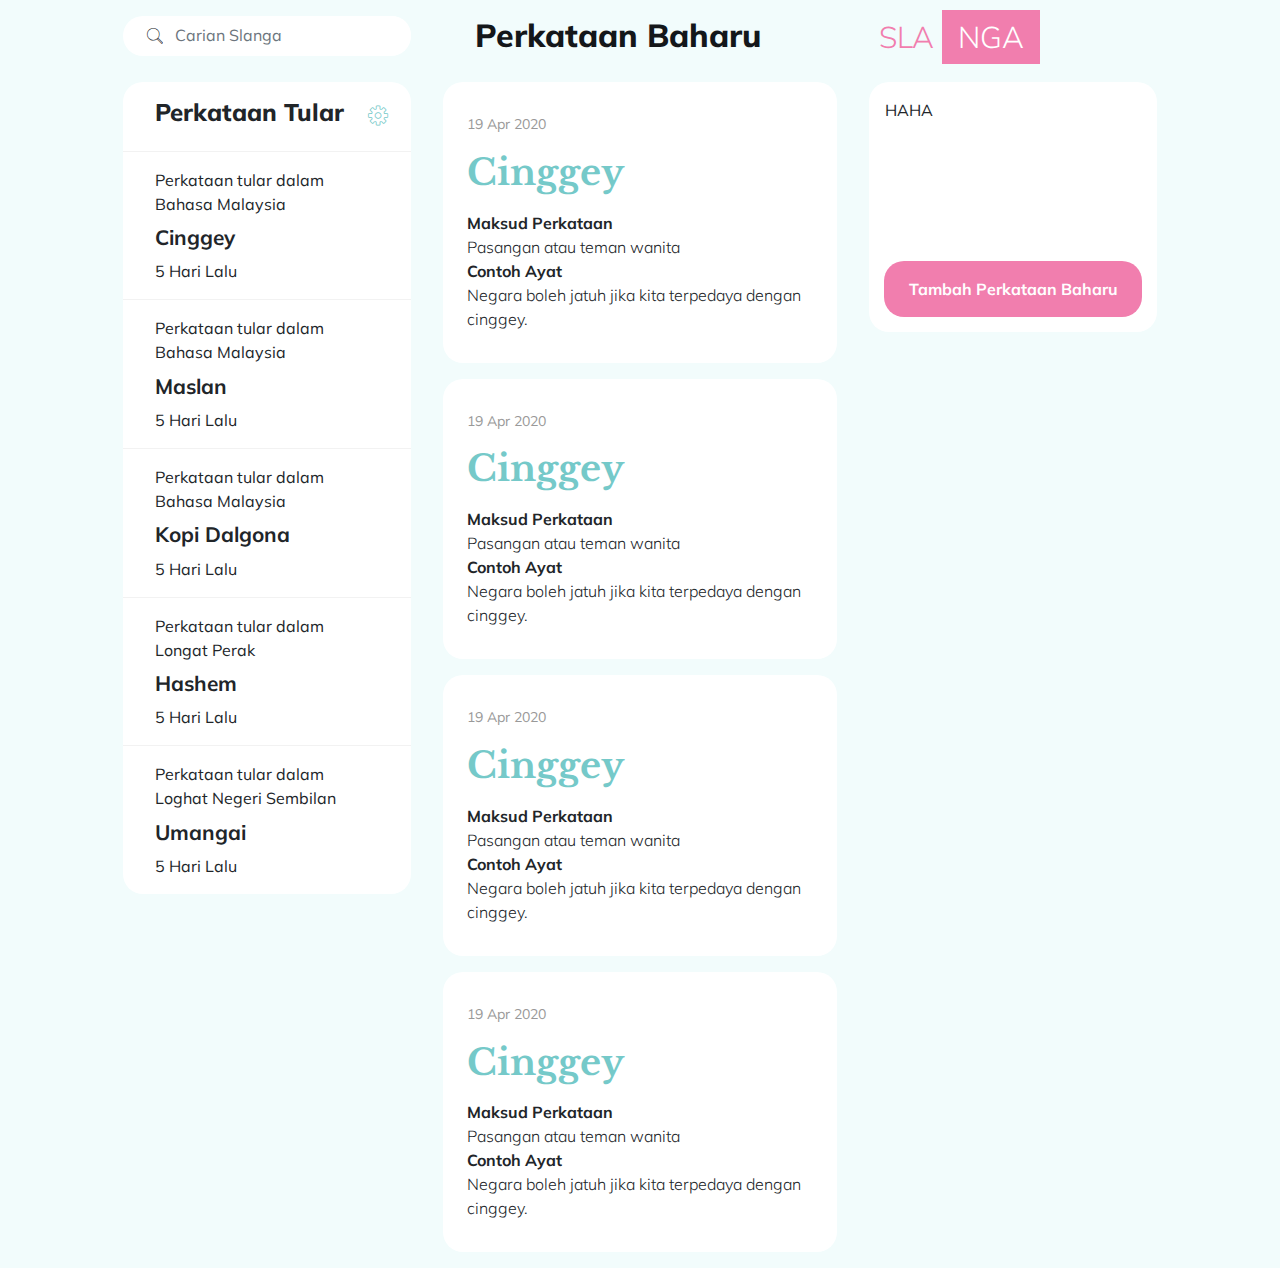
==== index.html @ 730290ca "First commit" ====
<!DOCTYPE html>
<html lang="en">
<head>
  <meta charset="UTF-8">
  <meta name="viewport" content="width=device-width, initial-scale=1.0">
  <link href="https://fonts.googleapis.com/css2?family=Libre+Baskerville:ital,wght@0,400;0,700;1,400&family=Mulish:ital,wght@0,200;0,300;0,400;0,500;0,600;0,700;0,800;0,900;1,200;1,300;1,400;1,500;1,600;1,700;1,800;1,900&display=swap" rel="stylesheet">
  <link rel="stylesheet" href="https://stackpath.bootstrapcdn.com/bootstrap/4.5.2/css/bootstrap.min.css" integrity="sha384-JcKb8q3iqJ61gNV9KGb8thSsNjpSL0n8PARn9HuZOnIxN0hoP+VmmDGMN5t9UJ0Z" crossorigin="anonymous">
  <link rel="stylesheet" type="text/css" href="./assets/fonts/flaticons.css">

  <!-- Site styling -->
  <link rel="stylesheet" href="./style.css">

  <title>Slanga</title>
</head>
<body>
  <!-- START: HEADER -->
  <div class="row no-gutters">
    <div class="col-12 col-md-3 offset-md-1">
      <div class="slanga-md-p slanga-search-box">
        <div class="input-group slanga-form">
          <i class="flaticon-search-1 slanga-form-padding"></i>
          <input type="text" class="form-control slanga-form" placeholder="Carian Slanga" >
          </div>
      </div>
    </div>
    <div class="col-md-4 col-12">
      <div class="site-header pt-3 pb-3 pl-5">
        <h2>Perkataan Baharu</h2>
      </div>
    </div>
    <div class="col-md-2 col-12">
      <div class="site-header">
        <div class="logo-holder logo-6 text-center">
            <h3>SLA <span>NGA</span></h3>
        </div>
      </div>
    </div>
  </div>  
  <!-- END: HEADER -->

  <!-- START: Body -->
  <!-- START: TRENDS -->
  <div class="row no-gutters">
    <div class="d-none d-md-block col-md-3 offset-md-1">
      <div class="slanga-md-pso">
        <div class="slanga-trends-box">
          <div class="slanga-trends-header slanga-md-ps">
            <h3>Perkataan Tular </h3>
            <div class="slanga-trends-settings"><i class="flaticon-settings"></i></div>
          </div>
          <div class="slanga-trends-body">
            <div class="slanga-trends-words slanga-md-ps">
              <div class="slanga-trends-words-pre">Perkataan tular dalam Bahasa Malaysia</div>
              <div class="slanga-trends-words-word slanga-md-ptb">Cinggey</div>
              <div class="slanga-trends-words-time">5 Hari Lalu</div>
            </div>
            <div class="slanga-trends-words slanga-md-ps">
              <div class="slanga-trends-words-pre">Perkataan tular dalam Bahasa Malaysia</div>
              <div class="slanga-trends-words-word slanga-md-ptb">Maslan</div>
              <div class="slanga-trends-words-time">5 Hari Lalu</div>
            </div>
            <div class="slanga-trends-words slanga-md-ps">
              <div class="slanga-trends-words-pre">Perkataan tular dalam Bahasa Malaysia</div>
              <div class="slanga-trends-words-word slanga-md-ptb">Kopi Dalgona</div>
              <div class="slanga-trends-words-time">5 Hari Lalu</div>
            </div>
            <div class="slanga-trends-words slanga-md-ps">
              <div class="slanga-trends-words-pre">Perkataan tular dalam Longat Perak</div>
              <div class="slanga-trends-words-word slanga-md-ptb">Hashem</div>
              <div class="slanga-trends-words-time">5 Hari Lalu</div>
            </div>
            <div class="slanga-trends-words slanga-md-ps">
              <div class="slanga-trends-words-pre">Perkataan tular dalam Loghat Negeri Sembilan</div>
              <div class="slanga-trends-words-word slanga-md-ptb">Umangai</div>
              <div class="slanga-trends-words-time">5 Hari Lalu</div>
            </div>
          </div>
        </div>
      </div>
    </div>
    <!-- END: TRENDS -->

    <!-- START WORDS -->
    <div class="col-md-4 col-12">
      <div class="slanga-md-pso">
        <div class="slanga-words-timeline">
          <div class="slanga-words-card mb-3">
            <div class="slanga-words-time">19 Apr 2020</div>
            <div class="slanga-words-word slanga-md-ptb">Cinggey</div>
            <div class="slanga-words-meaning">
              <div class="slanga-words-meaning-header">Maksud Perkataan</div>
              <div class="slanga-words-meaning-para">Pasangan atau teman wanita</div>
              <div class="slanga-words-meaning-header">Contoh Ayat</div>
              <div class="slanga-words-meaning-para">Negara boleh jatuh jika kita terpedaya dengan cinggey.</div>
            </div>
          </div>
          <div class="slanga-words-card mb-3">
            <div class="slanga-words-time">19 Apr 2020</div>
            <div class="slanga-words-word slanga-md-ptb">Cinggey</div>
            <div class="slanga-words-meaning">
              <div class="slanga-words-meaning-header">Maksud Perkataan</div>
              <div class="slanga-words-meaning-para">Pasangan atau teman wanita</div>
              <div class="slanga-words-meaning-header">Contoh Ayat</div>
              <div class="slanga-words-meaning-para">Negara boleh jatuh jika kita terpedaya dengan cinggey.</div>
            </div>
          </div>
          <div class="slanga-words-card mb-3">
            <div class="slanga-words-time">19 Apr 2020</div>
            <div class="slanga-words-word slanga-md-ptb">Cinggey</div>
            <div class="slanga-words-meaning">
              <div class="slanga-words-meaning-header">Maksud Perkataan</div>
              <div class="slanga-words-meaning-para">Pasangan atau teman wanita</div>
              <div class="slanga-words-meaning-header">Contoh Ayat</div>
              <div class="slanga-words-meaning-para">Negara boleh jatuh jika kita terpedaya dengan cinggey.</div>
            </div>
          </div>
          <div class="slanga-words-card mb-3">
            <div class="slanga-words-time">19 Apr 2020</div>
            <div class="slanga-words-word slanga-md-ptb">Cinggey</div>
            <div class="slanga-words-meaning">
              <div class="slanga-words-meaning-header">Maksud Perkataan</div>
              <div class="slanga-words-meaning-para">Pasangan atau teman wanita</div>
              <div class="slanga-words-meaning-header">Contoh Ayat</div>
              <div class="slanga-words-meaning-para">Negara boleh jatuh jika kita terpedaya dengan cinggey.</div>
            </div>
          </div>
        </div>
      </div>
    </div>
    <!-- END WORDS -->
    <!-- START: FUNCTIONS -->
    <div class="col-md-3 col-12">
      <div class="slanga-md-pso">
        <div class="slanga-add-new-word slanga-md-p">
          <div class="slanga-add-new-word-body">HAHA</div>
          <div class="slanga-add-new-word-footer">
            <button name="" id="" class="slanga-add-new-word-button" value="">Tambah Perkataan Baharu</button>
          </div>
        </div>
      </div>
    </div>
    <!-- END: FUNCTIONS -->

  </div>
  

  

  <!-- END: Body -->
</body>
<script src="https://stackpath.bootstrapcdn.com/bootstrap/4.5.2/js/bootstrap.min.js" integrity="sha384-B4gt1jrGC7Jh4AgTPSdUtOBvfO8shuf57BaghqFfPlYxofvL8/KUEfYiJOMMV+rV" crossorigin="anonymous"></script>
</html>
---- assets/fonts/flaticons.css ----
/*
  	Flaticon icon font: Flaticon
  	Creation date: 08/08/2016 21:54
  	*/

    @font-face {
      font-family: "Flaticon";
      src: url("./Flaticon.eot");
      src: url("./Flaticon.eot?#iefix") format("embedded-opentype"),
           url("./Flaticon.woff") format("woff"),
           url("./Flaticon.ttf") format("truetype"),
           url("./Flaticon.svg#Flaticon") format("svg");
      font-weight: normal;
      font-style: normal;
    }
    
    @media screen and (-webkit-min-device-pixel-ratio:0) {
      @font-face {
        font-family: "Flaticon";
        src: url("./Flaticon.svg#Flaticon") format("svg");
      }
    }
    
    [class^="flaticon-"]:before, [class*=" flaticon-"]:before,
    [class^="flaticon-"]:after, [class*=" flaticon-"]:after {   
      font-family: Flaticon;
      font-style: normal;
    }
    
    .flaticon-alien:before { content: "\f100"; }
    .flaticon-antivirus:before { content: "\f101"; }
    .flaticon-app-config:before { content: "\f102"; }
    .flaticon-app-plus:before { content: "\f103"; }
    .flaticon-application:before { content: "\f104"; }
    .flaticon-archery:before { content: "\f105"; }
    .flaticon-arrow-down:before { content: "\f106"; }
    .flaticon-arrow-left:before { content: "\f107"; }
    .flaticon-arrow-right:before { content: "\f108"; }
    .flaticon-arrow-top:before { content: "\f109"; }
    .flaticon-arrow2-right:before { content: "\f10a"; }
    .flaticon-arrow2-right-1:before { content: "\f10b"; }
    .flaticon-arrow4-right:before { content: "\f10c"; }
    .flaticon-arrowbox-down:before { content: "\f10d"; }
    .flaticon-arrowbox-left:before { content: "\f10e"; }
    .flaticon-arrowbox-right:before { content: "\f10f"; }
    .flaticon-arrowbox-top:before { content: "\f110"; }
    .flaticon-arrowcircle-down:before { content: "\f111"; }
    .flaticon-arrowcircle-left:before { content: "\f112"; }
    .flaticon-arrowcircle-right:before { content: "\f113"; }
    .flaticon-arrowcircle-top:before { content: "\f114"; }
    .flaticon-attachment:before { content: "\f115"; }
    .flaticon-blueprint:before { content: "\f116"; }
    .flaticon-browser-cart:before { content: "\f117"; }
    .flaticon-browser-code:before { content: "\f118"; }
    .flaticon-browser-config:before { content: "\f119"; }
    .flaticon-browser-design:before { content: "\f11a"; }
    .flaticon-browser-panel:before { content: "\f11b"; }
    .flaticon-browser-web:before { content: "\f11c"; }
    .flaticon-cart:before { content: "\f11d"; }
    .flaticon-chat:before { content: "\f11e"; }
    .flaticon-circlex3:before { content: "\f11f"; }
    .flaticon-circlex9:before { content: "\f120"; }
    .flaticon-clock:before { content: "\f121"; }
    .flaticon-clock-left:before { content: "\f122"; }
    .flaticon-clock-money:before { content: "\f123"; }
    .flaticon-clock-right:before { content: "\f124"; }
    .flaticon-cloud:before { content: "\f125"; }
    .flaticon-cloud-config:before { content: "\f126"; }
    .flaticon-cloud-download:before { content: "\f127"; }
    .flaticon-cloud-reload:before { content: "\f128"; }
    .flaticon-cloud-search:before { content: "\f129"; }
    .flaticon-cloud-updown:before { content: "\f12a"; }
    .flaticon-cloud-upload:before { content: "\f12b"; }
    .flaticon-cogwheel-circle:before { content: "\f12c"; }
    .flaticon-cogwheel-square:before { content: "\f12d"; }
    .flaticon-commands-2-vertical:before { content: "\f12e"; }
    .flaticon-commands-horizontal:before { content: "\f12f"; }
    .flaticon-commands-vertical:before { content: "\f130"; }
    .flaticon-commands2-horizontal:before { content: "\f131"; }
    .flaticon-computer-content:before { content: "\f132"; }
    .flaticon-cpu-amd:before { content: "\f133"; }
    .flaticon-cube:before { content: "\f134"; }
    .flaticon-database:before { content: "\f135"; }
    .flaticon-database-cloud:before { content: "\f136"; }
    .flaticon-database-config:before { content: "\f137"; }
    .flaticon-database-mid:before { content: "\f138"; }
    .flaticon-databasex2:before { content: "\f139"; }
    .flaticon-diagram-round:before { content: "\f13a"; }
    .flaticon-diagram-square:before { content: "\f13b"; }
    .flaticon-direction:before { content: "\f13c"; }
    .flaticon-directionx2:before { content: "\f13d"; }
    .flaticon-dna:before { content: "\f13e"; }
    .flaticon-envelope:before { content: "\f13f"; }
    .flaticon-exclamation:before { content: "\f140"; }
    .flaticon-favorite:before { content: "\f141"; }
    .flaticon-favorite-1:before { content: "\f142"; }
    .flaticon-file:before { content: "\f143"; }
    .flaticon-file-box:before { content: "\f144"; }
    .flaticon-fingerprint:before { content: "\f145"; }
    .flaticon-firewall:before { content: "\f146"; }
    .flaticon-folder:before { content: "\f147"; }
    .flaticon-game-controller:before { content: "\f148"; }
    .flaticon-game-sony:before { content: "\f149"; }
    .flaticon-global:before { content: "\f14a"; }
    .flaticon-globe-stand:before { content: "\f14b"; }
    .flaticon-graph-bars:before { content: "\f14c"; }
    .flaticon-graphic-chart:before { content: "\f14d"; }
    .flaticon-graphic-money:before { content: "\f14e"; }
    .flaticon-graphic-pie:before { content: "\f14f"; }
    .flaticon-help-circle:before { content: "\f150"; }
    .flaticon-home:before { content: "\f151"; }
    .flaticon-home-black:before { content: "\f152"; }
    .flaticon-home-cubes:before { content: "\f153"; }
    .flaticon-idea:before { content: "\f154"; }
    .flaticon-infinite:before { content: "\f155"; }
    .flaticon-interface:before { content: "\f156"; }
    .flaticon-internet:before { content: "\f157"; }
    .flaticon-key:before { content: "\f158"; }
    .flaticon-laptop-antivirus:before { content: "\f159"; }
    .flaticon-laptop-fingerprint:before { content: "\f15a"; }
    .flaticon-laptop-secure:before { content: "\f15b"; }
    .flaticon-layers:before { content: "\f15c"; }
    .flaticon-layers-mid:before { content: "\f15d"; }
    .flaticon-light-bulb:before { content: "\f15e"; }
    .flaticon-like:before { content: "\f15f"; }
    .flaticon-link:before { content: "\f160"; }
    .flaticon-link2-broken:before { content: "\f161"; }
    .flaticon-list:before { content: "\f162"; }
    .flaticon-lock:before { content: "\f163"; }
    .flaticon-logout:before { content: "\f164"; }
    .flaticon-luxury:before { content: "\f165"; }
    .flaticon-mac:before { content: "\f166"; }
    .flaticon-mac-apps:before { content: "\f167"; }
    .flaticon-macbook:before { content: "\f168"; }
    .flaticon-magicwand:before { content: "\f169"; }
    .flaticon-map:before { content: "\f16a"; }
    .flaticon-megaphone:before { content: "\f16b"; }
    .flaticon-megaphone-2:before { content: "\f16c"; }
    .flaticon-menu-bars:before { content: "\f16d"; }
    .flaticon-menu-black:before { content: "\f16e"; }
    .flaticon-menu-white:before { content: "\f16f"; }
    .flaticon-mic:before { content: "\f170"; }
    .flaticon-mic-filled:before { content: "\f171"; }
    .flaticon-microphone:before { content: "\f172"; }
    .flaticon-money:before { content: "\f173"; }
    .flaticon-music:before { content: "\f174"; }
    .flaticon-network:before { content: "\f175"; }
    .flaticon-notepad:before { content: "\f176"; }
    .flaticon-open:before { content: "\f177"; }
    .flaticon-paper-cert:before { content: "\f178"; }
    .flaticon-paper-certificate:before { content: "\f179"; }
    .flaticon-paper-note:before { content: "\f17a"; }
    .flaticon-paper-write:before { content: "\f17b"; }
    .flaticon-pc-card:before { content: "\f17c"; }
    .flaticon-pc-cd:before { content: "\f17d"; }
    .flaticon-pc-cpu-intel:before { content: "\f17e"; }
    .flaticon-pc-desk:before { content: "\f17f"; }
    .flaticon-pc-desktop:before { content: "\f180"; }
    .flaticon-pc-fan:before { content: "\f181"; }
    .flaticon-pc-mother:before { content: "\f182"; }
    .flaticon-pc-ram:before { content: "\f183"; }
    .flaticon-pc-ssd:before { content: "\f184"; }
    .flaticon-pc-video:before { content: "\f185"; }
    .flaticon-phone:before { content: "\f186"; }
    .flaticon-phone-1:before { content: "\f187"; }
    .flaticon-phone-apple:before { content: "\f188"; }
    .flaticon-phone-apps:before { content: "\f189"; }
    .flaticon-phone-chat:before { content: "\f18a"; }
    .flaticon-phone-hand:before { content: "\f18b"; }
    .flaticon-phone-message:before { content: "\f18c"; }
    .flaticon-phones-apple:before { content: "\f18d"; }
    .flaticon-pin-code:before { content: "\f18e"; }
    .flaticon-placeholder:before { content: "\f18f"; }
    .flaticon-plus:before { content: "\f190"; }
    .flaticon-plus-sign:before { content: "\f191"; }
    .flaticon-power:before { content: "\f192"; }
    .flaticon-present:before { content: "\f193"; }
    .flaticon-price-ticket:before { content: "\f194"; }
    .flaticon-profile:before { content: "\f195"; }
    .flaticon-profile-card:before { content: "\f196"; }
    .flaticon-profile-card-1:before { content: "\f197"; }
    .flaticon-profile-circle:before { content: "\f198"; }
    .flaticon-receipt:before { content: "\f199"; }
    .flaticon-rocket:before { content: "\f19a"; }
    .flaticon-router:before { content: "\f19b"; }
    .flaticon-safebox:before { content: "\f19c"; }
    .flaticon-search:before { content: "\f19d"; }
    .flaticon-search-1:before { content: "\f19e"; }
    .flaticon-security:before { content: "\f19f"; }
    .flaticon-security-camera:before { content: "\f1a0"; }
    .flaticon-seo:before { content: "\f1a1"; }
    .flaticon-server-arrow:before { content: "\f1a2"; }
    .flaticon-server-cloud:before { content: "\f1a3"; }
    .flaticon-server-config:before { content: "\f1a4"; }
    .flaticon-server-love:before { content: "\f1a5"; }
    .flaticon-server-ok:before { content: "\f1a6"; }
    .flaticon-server-secure:before { content: "\f1a7"; }
    .flaticon-server-star:before { content: "\f1a8"; }
    .flaticon-servers-database:before { content: "\f1a9"; }
    .flaticon-servers-nonet:before { content: "\f1aa"; }
    .flaticon-serversx2:before { content: "\f1ab"; }
    .flaticon-serversx2-net:before { content: "\f1ac"; }
    .flaticon-serversx3:before { content: "\f1ad"; }
    .flaticon-serversx3-1:before { content: "\f1ae"; }
    .flaticon-serversx3-2:before { content: "\f1af"; }
    .flaticon-settings:before { content: "\f1b0"; }
    .flaticon-settings-1:before { content: "\f1b1"; }
    .flaticon-share:before { content: "\f1b2"; }
    .flaticon-shield:before { content: "\f1b3"; }
    .flaticon-shield-2:before { content: "\f1b4"; }
    .flaticon-shield-fire:before { content: "\f1b5"; }
    .flaticon-shield-ok:before { content: "\f1b6"; }
    .flaticon-square:before { content: "\f1b7"; }
    .flaticon-stopwatch:before { content: "\f1b8"; }
    .flaticon-success:before { content: "\f1b9"; }
    .flaticon-sunbed:before { content: "\f1ba"; }
    .flaticon-superhero:before { content: "\f1bb"; }
    .flaticon-tablet:before { content: "\f1bc"; }
    .flaticon-thumb-up:before { content: "\f1bd"; }
    .flaticon-umbrella:before { content: "\f1be"; }
    .flaticon-user:before { content: "\f1bf"; }
    .flaticon-user-config:before { content: "\f1c0"; }
    .flaticon-users:before { content: "\f1c1"; }
    .flaticon-volume:before { content: "\f1c2"; }
    .flaticon-wallet:before { content: "\f1c3"; }
    .flaticon-warning:before { content: "\f1c4"; }
    .flaticon-whatsapp:before { content: "\f1c5"; }
    .flaticon-whatsapp-1:before { content: "\f1c6"; }
    .flaticon-wifi:before { content: "\f1c7"; }
    .flaticon-www:before { content: "\f1c8"; }
    
    
    /* MAIN MENU ICONS */
    /* Hosting Solutions */
      .icon-2:before, .icon-102:before { content: "\f1a2" !important;  }
    /* Shared */
      .icon-7:before, .icon-103:before { content: "\f157" !important; }
            .icon-28:before, .icon-106:before { content: "\f134" !important; }
            .icon-8:before, .icon-104:before { content: "\f103" !important;  }
    /* Dedicated */
         .icon-9:before, .icon-108:before { content: "\f1af" !important;  }
            .icon-29:before, .icon-110:before { content: "\f1a6" !important;  }
            .icon-92:before, .icon-122:before { content: "\f1ae" !important;  }
            .icon-64:before, .icon-116:before { content: "\f1a8" !important;  }
            .icon-238:before, .icon-239:before { content: "\f1a4" !important;  }
    /* Cloud */
         .icon-10:before, .icon-128:before { content: "\f125" !important;  }
            .icon-11:before, .icon-129:before { content: "\f1a3" !important;  }
            .icon-30:before, .icon-137:before { content: "\f125" !important;  }
    /* Ecommerce */
            .icon-13:before, .icon-145:before { content: "\f11d" !important;  }
    /* Streaming Radio */
            .icon-235:before, .icon-236:before { content: "\f171" !important;  }
    /* Domains */
            .icon-14:before, .icon-146:before { content: "\f1c8" !important;  }
    /* Support */
      .icon-3:before, .icon-150:before { content: "\f19f" !important; }
            .icon-15:before, .icon-151:before { content: "\f1c0" !important;  }
            .icon-16:before, .icon-152:before { content: "\f194" !important;  }
            .icon-17:before, .icon-153:before { content: "\f150" !important;  }
            .icon-18:before, .icon-154:before { content: "\f18c" !important; }
    /* Affiliates */
       .icon-4:before, .icon-155:before { content: "\f1c3" !important; }
            .icon-19:before, .icon-156:before { content: "\f1c3" !important; }
            .icon-20:before, .icon-157:before { content: "\f14e" !important; }
            .icon-21:before, .icon-158:before { content: "\f132" !important;  }
            .icon-23:before, .icon-159:before { content: "\f195" !important;  }
    /* Design */
       .icon-5:before, .icon-160:before { content: "\f154" !important;  }
            .icon-62:before, .icon-161:before { content: "\f11c" !important;  }
            .icon-63:before, .icon-162:before { content: "\f11a" !important;  }
    /* About Us */
       .icon-6:before, .icon-163:before { content: "\f196" !important;  }
            .icon-26:before, .icon-166:before { content: "\f196" !important;  }
            .icon-24:before, .icon-164:before { content: "\f175" !important;  }
            .icon-25:before, .icon-165:before { content: "\f19c" !important;  }
            .icon-242:before, .icon-243:before { content: "\f1bd" !important;  }
            .icon-244:before, .icon-245:before { content: "\f162" !important;  }
            .icon-246:before, .icon-247:before { content: "\f145" !important; }
---- style.css ----
body{  background-color: #F2FCFC;  font-family: 'Mulish', sans-serif;}
.row.no-gutters {  margin-right: 0;  margin-left: 0;
  & > [class^="col-"],
  & > [class*=" col-"] {
    padding-right: 0;
    padding-left: 0;
  }
}
/* header */
.site-header{text-align: left;padding: 10px;}
.site-header h2{font-weight: 800; color: #14171A;}

/* slanga form style */
/* Slanga paddings */
.slanga-md-p{padding: 1em;}
.slanga-md-ps{padding: 1em 2em;}
.slanga-md-pso{padding: 0 1em;}
.slanga-md-ptb{padding: 0.3em 0em;}

/* Logo-6 */
.logo-6 h3 {
  color:#F17EAE;
  font-family: 'Mulish', sans-serif;;
  font-weight: 300;
  font-size: 30px;
  line-height:1.3;
}
.logo-6 h3 span {
  background: #F17EAE;
  color: #fff;
  display: inline-block;
  line-height: 1.8;
  padding: 0 16px;
}

.slanga-search-box{}
.slanga-form{background-color: white;border: none;border-radius: 20px;}
.slanga-form-padding{padding: 8px 0px 8px 24px;}

/* trends */
.slanga-trends-box{background-color: white;border: none;border-radius: 20px; overflow: hidden;}
.slanga-trends-header{text-align: left; position: relative;}
.slanga-trends-header h3{font-size:24px; font-weight: 800;}
.slanga-trends-settings{position:absolute; top: 50%;right: 8%; transform:translateY(-50%); font-size: 20px;}
.slanga-trends-settings i {color: #75C9C9; transition: .2s ease-out;}
.slanga-trends-settings i:hover {color: #68ADAB; transition: .2s ease-out;text-shadow: 0px 0px 1px #75C9C9;}
.slanga-trends-words{border-top: .1px solid #F2F2F2;transition:0.2s ease-out;}
.slanga-trends-words:hover{background-color: #f0f8f8; transition:0.2s ease-out;} 
.slanga-trends-words:last-child{border-bottom: none;}
.slanga-trends-words-pre{font-weight: 400; font-size: 1em;}
.slanga-trends-words-word{font-weight: 700; font-size: 1.3em;}
.slanga-trends-words-time{font-weight: 400; font-size: 1em;}

/* words */
.slanga-words-card{background-color: white;border: none;border-radius: 20px;padding: 2em 1.5em;}
.slanga-words-time{font-size: 14px; color: #999999;}
.slanga-words-word{font-family: 'Libre Baskerville', serif; color:#75C9C9;font-size: 36px; font-weight: 800;}
.slanga-words-meaning-header{font-size: 16px; font-weight: 700;}
.slanga-words-meaning-para{font-size: 16px; font-weight: 300;}

/* add new word */
.slanga-add-new-word{background-color: white;border: none;border-radius: 20px; overflow: hidden; position: relative;min-height: 250px;}
.slanga-add-new-word-footer{position: absolute;bottom: 0;left: 0;width: 100%; padding: 15px;}
.slanga-add-new-word-button{width: 100%;background-color:#F17EAE; border-radius: 20px; color: white; font-weight: 700;border: none; padding: 1em 1em;}
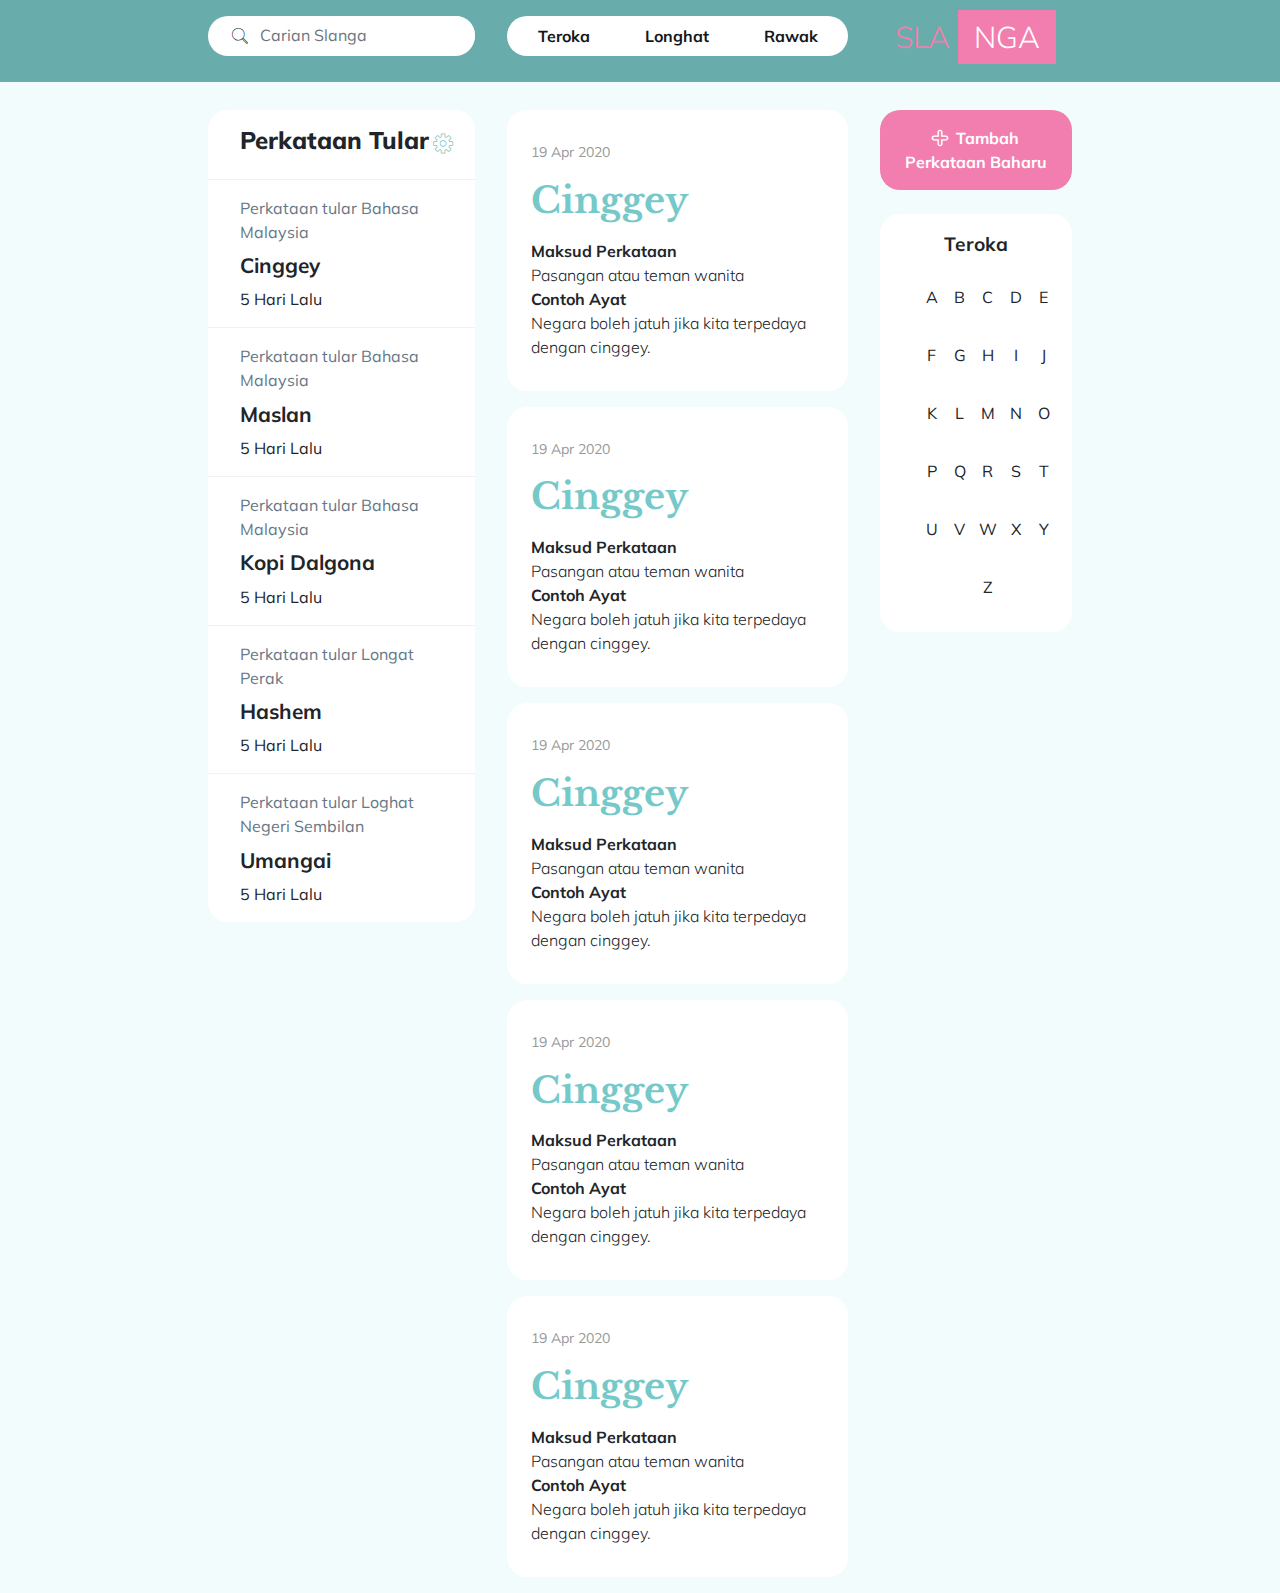
==== commit 456937f4: "add new word button. Update header" ====
--- a/index.html
+++ b/index.html
@@ -14,138 +14,179 @@
 </head>
 <body>
   <!-- START: HEADER -->
-  <div class="row no-gutters">
-    <div class="col-12 col-md-3 offset-md-1">
-      <div class="slanga-md-p slanga-search-box">
-        <div class="input-group slanga-form">
-          <i class="flaticon-search-1 slanga-form-padding"></i>
-          <input type="text" class="form-control slanga-form" placeholder="Carian Slanga" >
+  <div class="slanga-site-header">
+    <div class="slanga-container">
+      <div class="row no-gutters">
+        <div class="col-12 col-md-4">
+          <div class="slanga-md-p slanga-search-box">
+            <div class="input-group slanga-form">
+              <i class="flaticon-search-1 slanga-form-padding"></i>
+              <input type="text" class="form-control slanga-form" placeholder="Carian Slanga" >
+              </div>
           </div>
-      </div>
-    </div>
-    <div class="col-md-4 col-12">
-      <div class="site-header pt-3 pb-3 pl-5">
-        <h2>Perkataan Baharu</h2>
-      </div>
-    </div>
-    <div class="col-md-2 col-12">
-      <div class="site-header">
-        <div class="logo-holder logo-6 text-center">
-            <h3>SLA <span>NGA</span></h3>
         </div>
-      </div>
-    </div>
-  </div>  
-  <!-- END: HEADER -->
-
-  <!-- START: Body -->
-  <!-- START: TRENDS -->
-  <div class="row no-gutters">
-    <div class="d-none d-md-block col-md-3 offset-md-1">
-      <div class="slanga-md-pso">
-        <div class="slanga-trends-box">
-          <div class="slanga-trends-header slanga-md-ps">
-            <h3>Perkataan Tular </h3>
-            <div class="slanga-trends-settings"><i class="flaticon-settings"></i></div>
+        <div class="col-md-5 col-12">
+          <div class="slanga-md-p">
+            <div class="slanga-header-tabs">
+              <ul>
+                <li><a href="">Teroka</a></li>
+                <li><a href="">Longhat</a></li>
+                <li><a href="">Rawak</a></li>
+              </ul>
+            </div>
           </div>
-          <div class="slanga-trends-body">
-            <div class="slanga-trends-words slanga-md-ps">
-              <div class="slanga-trends-words-pre">Perkataan tular dalam Bahasa Malaysia</div>
-              <div class="slanga-trends-words-word slanga-md-ptb">Cinggey</div>
-              <div class="slanga-trends-words-time">5 Hari Lalu</div>
-            </div>
-            <div class="slanga-trends-words slanga-md-ps">
-              <div class="slanga-trends-words-pre">Perkataan tular dalam Bahasa Malaysia</div>
-              <div class="slanga-trends-words-word slanga-md-ptb">Maslan</div>
-              <div class="slanga-trends-words-time">5 Hari Lalu</div>
-            </div>
-            <div class="slanga-trends-words slanga-md-ps">
-              <div class="slanga-trends-words-pre">Perkataan tular dalam Bahasa Malaysia</div>
-              <div class="slanga-trends-words-word slanga-md-ptb">Kopi Dalgona</div>
-              <div class="slanga-trends-words-time">5 Hari Lalu</div>
-            </div>
-            <div class="slanga-trends-words slanga-md-ps">
-              <div class="slanga-trends-words-pre">Perkataan tular dalam Longat Perak</div>
-              <div class="slanga-trends-words-word slanga-md-ptb">Hashem</div>
-              <div class="slanga-trends-words-time">5 Hari Lalu</div>
-            </div>
-            <div class="slanga-trends-words slanga-md-ps">
-              <div class="slanga-trends-words-pre">Perkataan tular dalam Loghat Negeri Sembilan</div>
-              <div class="slanga-trends-words-word slanga-md-ptb">Umangai</div>
-              <div class="slanga-trends-words-time">5 Hari Lalu</div>
+        </div>
+        <div class="col-md-3 col-12">
+          <div class="site-header">
+            <div class="logo-holder logo-6 text-center">
+                <h3>SLA <span>NGA</span></h3>
             </div>
           </div>
         </div>
       </div>
     </div>
-    <!-- END: TRENDS -->
-
-    <!-- START WORDS -->
-    <div class="col-md-4 col-12">
-      <div class="slanga-md-pso">
-        <div class="slanga-words-timeline">
-          <div class="slanga-words-card mb-3">
-            <div class="slanga-words-time">19 Apr 2020</div>
-            <div class="slanga-words-word slanga-md-ptb">Cinggey</div>
-            <div class="slanga-words-meaning">
-              <div class="slanga-words-meaning-header">Maksud Perkataan</div>
-              <div class="slanga-words-meaning-para">Pasangan atau teman wanita</div>
-              <div class="slanga-words-meaning-header">Contoh Ayat</div>
-              <div class="slanga-words-meaning-para">Negara boleh jatuh jika kita terpedaya dengan cinggey.</div>
+  </div> 
+  <!-- END: HEADER -->
+  <div class="slanga-container slanga-body">
+    <!-- START: Body -->
+    <!-- START: TRENDS -->
+    <div class="row no-gutters">
+      <div class="d-none d-md-block col-md-4 ">
+        <div class="slanga-md-pso ">
+          <div class="slanga-trends-box">
+            <div class="slanga-trends-header slanga-md-ps">
+              <h3>Perkataan Tular </h3>
+              <div class="slanga-trends-settings"><i class="flaticon-settings"></i></div>
             </div>
-          </div>
-          <div class="slanga-words-card mb-3">
-            <div class="slanga-words-time">19 Apr 2020</div>
-            <div class="slanga-words-word slanga-md-ptb">Cinggey</div>
-            <div class="slanga-words-meaning">
-              <div class="slanga-words-meaning-header">Maksud Perkataan</div>
-              <div class="slanga-words-meaning-para">Pasangan atau teman wanita</div>
-              <div class="slanga-words-meaning-header">Contoh Ayat</div>
-              <div class="slanga-words-meaning-para">Negara boleh jatuh jika kita terpedaya dengan cinggey.</div>
-            </div>
-          </div>
-          <div class="slanga-words-card mb-3">
-            <div class="slanga-words-time">19 Apr 2020</div>
-            <div class="slanga-words-word slanga-md-ptb">Cinggey</div>
-            <div class="slanga-words-meaning">
-              <div class="slanga-words-meaning-header">Maksud Perkataan</div>
-              <div class="slanga-words-meaning-para">Pasangan atau teman wanita</div>
-              <div class="slanga-words-meaning-header">Contoh Ayat</div>
-              <div class="slanga-words-meaning-para">Negara boleh jatuh jika kita terpedaya dengan cinggey.</div>
-            </div>
-          </div>
-          <div class="slanga-words-card mb-3">
-            <div class="slanga-words-time">19 Apr 2020</div>
-            <div class="slanga-words-word slanga-md-ptb">Cinggey</div>
-            <div class="slanga-words-meaning">
-              <div class="slanga-words-meaning-header">Maksud Perkataan</div>
-              <div class="slanga-words-meaning-para">Pasangan atau teman wanita</div>
-              <div class="slanga-words-meaning-header">Contoh Ayat</div>
-              <div class="slanga-words-meaning-para">Negara boleh jatuh jika kita terpedaya dengan cinggey.</div>
+            <div class="slanga-trends-body">
+              <a href="" class="slanga-trends-words slanga-md-ps">
+                <div class="slanga-trends-words-pre">Perkataan tular  Bahasa Malaysia</div>
+                <div class="slanga-trends-words-word slanga-md-ptb">Cinggey</div>
+                <div class="slanga-trends-words-time">5 Hari Lalu</div>
+              </a>
+              <a href="" class="slanga-trends-words slanga-md-ps">
+                <div class="slanga-trends-words-pre">Perkataan tular  Bahasa Malaysia</div>
+                <div class="slanga-trends-words-word slanga-md-ptb">Maslan</div>
+                <div class="slanga-trends-words-time">5 Hari Lalu</div>
+              </a>
+              <a href="" class="slanga-trends-words slanga-md-ps">
+                <div class="slanga-trends-words-pre">Perkataan tular  Bahasa Malaysia</div>
+                <div class="slanga-trends-words-word slanga-md-ptb">Kopi Dalgona</div>
+                <div class="slanga-trends-words-time">5 Hari Lalu</div>
+              </a>
+              <a href="" class="slanga-trends-words slanga-md-ps">
+                <div class="slanga-trends-words-pre">Perkataan tular  Longat Perak</div>
+                <div class="slanga-trends-words-word slanga-md-ptb">Hashem</div>
+                <div class="slanga-trends-words-time">5 Hari Lalu</div>
+              </a>
+              <a href="" class="slanga-trends-words slanga-md-ps">
+                <div class="slanga-trends-words-pre">Perkataan tular  Loghat Negeri Sembilan</div>
+                <div class="slanga-trends-words-word slanga-md-ptb">Umangai</div>
+                <div class="slanga-trends-words-time">5 Hari Lalu</div>
+              </a>
             </div>
           </div>
         </div>
       </div>
-    </div>
-    <!-- END WORDS -->
-    <!-- START: FUNCTIONS -->
-    <div class="col-md-3 col-12">
-      <div class="slanga-md-pso">
-        <div class="slanga-add-new-word slanga-md-p">
-          <div class="slanga-add-new-word-body">HAHA</div>
-          <div class="slanga-add-new-word-footer">
-            <button name="" id="" class="slanga-add-new-word-button" value="">Tambah Perkataan Baharu</button>
+      <!-- END: TRENDS -->
+
+      <!-- START WORDS -->
+      <div class="col-md-5 col-12">
+        <div class="slanga-md-pso">
+          <div class="slanga-words-timeline">
+            <a href="" class="slanga-words-card mb-3">
+              <div class="slanga-words-time">19 Apr 2020</div>
+              <div class="slanga-words-word slanga-md-ptb">Cinggey</div>
+              <div class="slanga-words-meaning">
+                <div class="slanga-words-meaning-header">Maksud Perkataan</div>
+                <div class="slanga-words-meaning-para">Pasangan atau teman wanita</div>
+                <div class="slanga-words-meaning-header">Contoh Ayat</div>
+                <div class="slanga-words-meaning-para">Negara boleh jatuh jika kita terpedaya dengan cinggey.</div>
+              </div>
+            </a>
+            <a href="" class="slanga-words-card mb-3">
+              <div class="slanga-words-time">19 Apr 2020</div>
+              <div class="slanga-words-word slanga-md-ptb">Cinggey</div>
+              <div class="slanga-words-meaning">
+                <div class="slanga-words-meaning-header">Maksud Perkataan</div>
+                <div class="slanga-words-meaning-para">Pasangan atau teman wanita</div>
+                <div class="slanga-words-meaning-header">Contoh Ayat</div>
+                <div class="slanga-words-meaning-para">Negara boleh jatuh jika kita terpedaya dengan cinggey.</div>
+              </div>
+            </a>
+            <a href="" class="slanga-words-card mb-3">
+              <div class="slanga-words-time">19 Apr 2020</div>
+              <div class="slanga-words-word slanga-md-ptb">Cinggey</div>
+              <div class="slanga-words-meaning">
+                <div class="slanga-words-meaning-header">Maksud Perkataan</div>
+                <div class="slanga-words-meaning-para">Pasangan atau teman wanita</div>
+                <div class="slanga-words-meaning-header">Contoh Ayat</div>
+                <div class="slanga-words-meaning-para">Negara boleh jatuh jika kita terpedaya dengan cinggey.</div>
+              </div>
+            </a><a href="" class="slanga-words-card mb-3">
+              <div class="slanga-words-time">19 Apr 2020</div>
+              <div class="slanga-words-word slanga-md-ptb">Cinggey</div>
+              <div class="slanga-words-meaning">
+                <div class="slanga-words-meaning-header">Maksud Perkataan</div>
+                <div class="slanga-words-meaning-para">Pasangan atau teman wanita</div>
+                <div class="slanga-words-meaning-header">Contoh Ayat</div>
+                <div class="slanga-words-meaning-para">Negara boleh jatuh jika kita terpedaya dengan cinggey.</div>
+              </div>
+            </a><a href="" class="slanga-words-card mb-3">
+              <div class="slanga-words-time">19 Apr 2020</div>
+              <div class="slanga-words-word slanga-md-ptb">Cinggey</div>
+              <div class="slanga-words-meaning">
+                <div class="slanga-words-meaning-header">Maksud Perkataan</div>
+                <div class="slanga-words-meaning-para">Pasangan atau teman wanita</div>
+                <div class="slanga-words-meaning-header">Contoh Ayat</div>
+                <div class="slanga-words-meaning-para">Negara boleh jatuh jika kita terpedaya dengan cinggey.</div>
+              </div>
+            </a>
           </div>
         </div>
       </div>
+      <!-- END WORDS -->
+      <!-- START: FUNCTIONS -->
+      <div class="col-md-3 col-12">
+        <div class="slanga-md-pso">
+          <button name="" id="" class="slanga-add-new-word-button" value=""><i class="flaticon-plus-sign pr-2"></i>Tambah Perkataan Baharu</button>
+          
+          <div class="slanga-explore-alphabet slanga-md-p mt-4">
+            <div class="slanga-explore-alphabet-header">Teroka</div>
+            <a href=""><div class="slanga-explore-alphabet-style">A</div></a>
+            <a href=""><div class="slanga-explore-alphabet-style">B</div></a>
+            <a href=""><div class="slanga-explore-alphabet-style">C</div></a>
+            <a href=""><div class="slanga-explore-alphabet-style">D</div></a>
+            <a href=""><div class="slanga-explore-alphabet-style">E</div></a>
+            <a href=""><div class="slanga-explore-alphabet-style">F</div></a>
+            <a href=""><div class="slanga-explore-alphabet-style">G</div></a>
+            <a href=""><div class="slanga-explore-alphabet-style">H</div></a>
+            <a href=""><div class="slanga-explore-alphabet-style">I</div></a>
+            <a href=""><div class="slanga-explore-alphabet-style">J</div></a>
+            <a href=""><div class="slanga-explore-alphabet-style">K</div></a>
+            <a href=""><div class="slanga-explore-alphabet-style">L</div></a>
+            <a href=""><div class="slanga-explore-alphabet-style">M</div></a>
+            <a href=""><div class="slanga-explore-alphabet-style">N</div></a>
+            <a href=""><div class="slanga-explore-alphabet-style">O</div></a>
+            <a href=""><div class="slanga-explore-alphabet-style">P</div></a>
+            <a href=""><div class="slanga-explore-alphabet-style">Q</div></a>
+            <a href=""><div class="slanga-explore-alphabet-style">R</div></a>
+            <a href=""><div class="slanga-explore-alphabet-style">S</div></a>
+            <a href=""><div class="slanga-explore-alphabet-style">T</div></a>
+            <a href=""><div class="slanga-explore-alphabet-style">U</div></a>
+            <a href=""><div class="slanga-explore-alphabet-style">V</div></a>
+            <a href=""><div class="slanga-explore-alphabet-style">W</div></a>
+            <a href=""><div class="slanga-explore-alphabet-style">X</div></a>
+            <a href=""><div class="slanga-explore-alphabet-style">Y</div></a>
+            <a href=""><div class="slanga-explore-alphabet-style">Z</div></a>
+          </div>
+        </div>
+      </div>
+      <!-- END: FUNCTIONS -->
+
     </div>
-    <!-- END: FUNCTIONS -->
 
   </div>
-  
-
-  
-
   <!-- END: Body -->
 </body>
 <script src="https://stackpath.bootstrapcdn.com/bootstrap/4.5.2/js/bootstrap.min.js" integrity="sha384-B4gt1jrGC7Jh4AgTPSdUtOBvfO8shuf57BaghqFfPlYxofvL8/KUEfYiJOMMV+rV" crossorigin="anonymous"></script>
--- a/style.css
+++ b/style.css
@@ -1,4 +1,11 @@
 body{  background-color: #F2FCFC;  font-family: 'Mulish', sans-serif;}
+a,a:hover{text-decoration: none;color:unset;}
+
+.slanga-container{width: 70%; margin: 0 auto;}
+.slanga-body{margin-top: 110px;}
+.slanga-relative{position: relative;}
+.slanga-fixed{position: fixed;}
+.slanga-site-header{position: fixed; z-index:5;width: 100%;height:auto;top: 0;left: 0; background-color:#68ADAB;}
 .row.no-gutters {  margin-right: 0;  margin-left: 0;
   & > [class^="col-"],
   & > [class*=" col-"] {
@@ -9,8 +16,11 @@
 /* header */
 .site-header{text-align: left;padding: 10px;}
 .site-header h2{font-weight: 800; color: #14171A;}
-
-/* slanga form style */
+.slanga-header-tabs{background-color: white;border: none;border-radius: 20px; overflow: hidden;}
+.slanga-header-tabs ul{display: block;position: relative;margin:0;padding: 0;}
+.slanga-header-tabs li{display: block; float:left;width: 33.33%; text-align: center; }
+.slanga-header-tabs li a{display:block;text-decoration: none; color: #14171A; font-weight: 700;padding: 0.5em;border-radius: 20px;}
+.slanga-header-tabs li a:hover{color: #75C9C9;background-color: #f0f8f8;}
 /* Slanga paddings */
 .slanga-md-p{padding: 1em;}
 .slanga-md-ps{padding: 1em 2em;}
@@ -33,32 +43,41 @@
   padding: 0 16px;
 }
 
+/* slanga form style */
 .slanga-search-box{}
 .slanga-form{background-color: white;border: none;border-radius: 20px;}
+.slanga-form:focus{outline: none;box-shadow: none;}
 .slanga-form-padding{padding: 8px 0px 8px 24px;}
 
 /* trends */
-.slanga-trends-box{background-color: white;border: none;border-radius: 20px; overflow: hidden;}
+.slanga-trends-box{background-color: white;border: none;border-radius: 20px; overflow: hidden;width: inherit;}
 .slanga-trends-header{text-align: left; position: relative;}
 .slanga-trends-header h3{font-size:24px; font-weight: 800;}
 .slanga-trends-settings{position:absolute; top: 50%;right: 8%; transform:translateY(-50%); font-size: 20px;}
 .slanga-trends-settings i {color: #75C9C9; transition: .2s ease-out;}
 .slanga-trends-settings i:hover {color: #68ADAB; transition: .2s ease-out;text-shadow: 0px 0px 1px #75C9C9;}
-.slanga-trends-words{border-top: .1px solid #F2F2F2;transition:0.2s ease-out;}
-.slanga-trends-words:hover{background-color: #f0f8f8; transition:0.2s ease-out;} 
+.slanga-trends-words{display:block;border-top: .1px solid #F2F2F2;transition:0.2s ease-out;}
+.slanga-trends-words:hover{background-color:#f0f8f8; transition:0.2s ease-out;} 
 .slanga-trends-words:last-child{border-bottom: none;}
-.slanga-trends-words-pre{font-weight: 400; font-size: 1em;}
+.slanga-trends-words-pre{font-weight: 400; font-size: 1em; color: #657786;}
 .slanga-trends-words-word{font-weight: 700; font-size: 1.3em;}
 .slanga-trends-words-time{font-weight: 400; font-size: 1em;}
 
 /* words */
-.slanga-words-card{background-color: white;border: none;border-radius: 20px;padding: 2em 1.5em;}
+.slanga-words-card{display:block;background-color: white;border: none;border-radius: 20px;padding: 2em 1.5em; transition: 0.2s ease-out;}
+.slanga-words-card:hover{background-color:#f0f8f8; transition: 0.2s ease-out;}
+.slanga-words-card:hover .slanga-words-word{color: #F17EAE;text-decoration: underline; text-decoration-color: #75C9C9;transition: 0.2s ease-out;}
 .slanga-words-time{font-size: 14px; color: #999999;}
 .slanga-words-word{font-family: 'Libre Baskerville', serif; color:#75C9C9;font-size: 36px; font-weight: 800;}
 .slanga-words-meaning-header{font-size: 16px; font-weight: 700;}
 .slanga-words-meaning-para{font-size: 16px; font-weight: 300;}
 
 /* add new word */
-.slanga-add-new-word{background-color: white;border: none;border-radius: 20px; overflow: hidden; position: relative;min-height: 250px;}
-.slanga-add-new-word-footer{position: absolute;bottom: 0;left: 0;width: 100%; padding: 15px;}
-.slanga-add-new-word-button{width: 100%;background-color:#F17EAE; border-radius: 20px; color: white; font-weight: 700;border: none; padding: 1em 1em;}+.slanga-add-new-word{background-color: white;border: none;border-radius: 20px; overflow: hidden; position: relative;}
+.slanga-add-new-word-footer{width: 100%; padding: 15px;}
+.slanga-add-new-word-button{width: 100%;background-color:#F17EAE; border-radius: 20px; color: white; font-weight: 700;border: none; padding: 1em 1em;}
+.slanga-explore-alphabet{background-color: white;border: none;border-radius: 20px; overflow: hidden; text-align: center;}
+.slanga-explore-alphabet a{display: inline-block;width: 15%; text-align: center;margin:5px 0 ;}
+.slanga-explore-alphabet-style{position: relative;width: 3em;height: 3em;line-height:3em; border-radius: 50%;}
+.slanga-explore-alphabet a:hover .slanga-explore-alphabet-style{background-color:#f0f8f8;}
+.slanga-explore-alphabet-header{margin-bottom: .5em; font-size: 1.2em; font-weight: 700;}